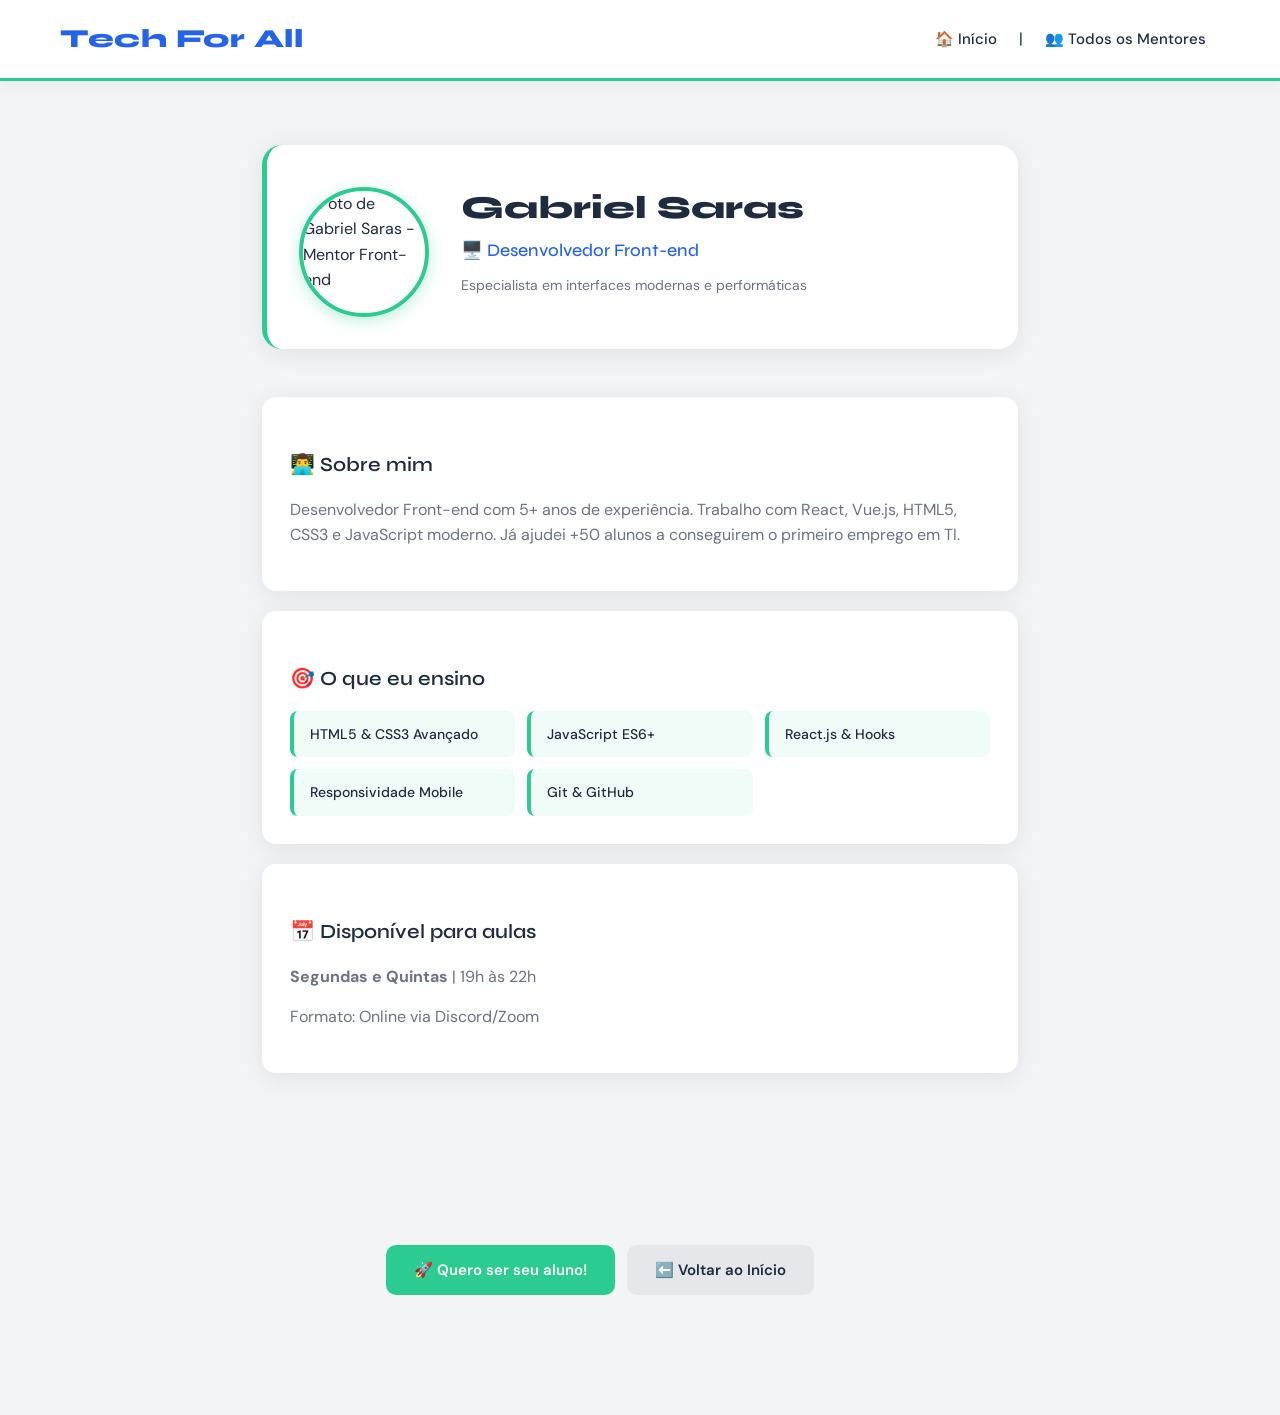
==== Mentores/gabriel.html @ dfeac3ac "mnetores Arquivos de cada um dos "mentores" do site" ====
<!DOCTYPE html>
<!-- PERFIL INDIVIDUAL: Gabriel Saras - Desenvolvedor Front-end -->

<html lang="pt-br">
<head>
    <!-- METADADOS DO PERFIL -->
    <meta charset="UTF-8">
    <meta name="viewport" content="width=device-width, initial-scale=1.0">
    <title>Gabriel Saras - Tech for All</title>
    <link rel="stylesheet" href="../css/style.css">
</head>

<body>
    <!-- HEADER: Navegação do perfil -->
    <header>
        <h1>Tech For All</h1>
        <nav class="menu">
            <a href="../index.html">🏠 Início</a> |
            <!-- Página principal -->
            
            <a href="../Mentores/mentor.html">👥 Todos os Mentores</a>
            <!-- Lista geral -->
        </nav>
    </header>

    <main class="perfil-mentor">
        <!-- HEADER DO PERFIL -->
        <section class="perfil-cabecalho">
            <!-- FOTO DO MENTOR -->
            <img src="../pages/imagens/img_mentores/gabriel.png" 
                 alt="Foto de Gabriel Saras - Mentor Front-end"
                 class="foto-mentor">
            <!-- Imagem do perfil -->
            
            <!-- DADOS PRINCIPAIS -->
            <div class="info-mentor">
                <h1>Gabriel Saras</h1>
                <!-- Nome completo -->
                
                <h2>🖥️ Desenvolvedor Front-end</h2>
                <!-- Profissão principal -->
                
                <p>Especialista em interfaces modernas e performáticas</p>
                <!-- Resumo profissional -->
            </div>
        </section>

        <!-- BIOGRAFIA -->
        <section class="biografia">
            <h3>👨‍💻 Sobre mim</h3>
            <p>
                Desenvolvedor Front-end com 5+ anos de experiência. 
                Trabalho com React, Vue.js, HTML5, CSS3 e JavaScript moderno. 
                Já ajudei +50 alunos a conseguirem o primeiro emprego em TI.
            </p>
        </section>

        <!-- HABILIDADES -->
        <section class="habilidades">
            <h3>🎯 O que eu ensino</h3>
            <ul class="lista-habilidades">
                <li>HTML5 & CSS3 Avançado</li>
                <li>JavaScript ES6+</li>
                <li>React.js & Hooks</li>
                <li>Responsividade Mobile</li>
                <li>Git & GitHub</li>
            </ul>
        </section>

        <!-- DISPONIBILIDADE -->
        <section class="disponibilidade">
            <h3>📅 Disponível para aulas</h3>
            <p><strong>Segundas e Quintas</strong> | 19h às 22h</p>
            <p>Formato: Online via Discord/Zoom</p>
        </section>
    </main>

    <!-- BOTÕES DE AÇÃO -->
    <section class="botoes-acao">
        <a href="../cadastro/quero-ser-aluno.html" class="btn-primary">
            🚀 Quero ser seu aluno!
        </a>
        <a href="../index.html" class="btn-secundario">
            ⬅️ Voltar ao Início
        </a>
    </section>

    <script src="../js/script.js"></script>
</body>
</html>
---- css/style.css ----
/* ========================================
   IMPORTS E VARIÁVEIS GLOBAIS
   ======================================== */

@import url('https://fonts.googleapis.com/css2?family=Syne:wght@400;600;700;800&family=DM+Sans:wght@300;400;500;600&display=swap');

:root {
    --verde: #2CCB91;
    --verde-escuro: #1fa873;
    --azul: #2563EB;
    --azul-escuro: #1F2B3F;
    --cinza-claro: #F3F4F6;
    --cinza-medio: #E5E7EB;
    --branco: #ffffff;
    --sombra: 0 4px 24px rgba(0,0,0,0.08);
    --sombra-hover: 0 12px 40px rgba(44,203,145,0.18);
    --radius: 14px;
    --transition: all 0.3s cubic-bezier(0.4, 0, 0.2, 1);
}

/* ========================================
   RESET E BASE
   ======================================== */

*, *::before, *::after {
    margin: 0;
    padding: 0;
    box-sizing: border-box;
}

html {
    scroll-behavior: smooth;
}

body {
    font-family: 'DM Sans', sans-serif;
    background-color: var(--cinza-claro);
    color: var(--azul-escuro);
    line-height: 1.6;
    overflow-x: hidden;
}

/* ========================================
   HEADER E MENU HAMBÚRGUER
   ======================================== */

header {
    display: flex;
    justify-content: space-between;
    align-items: center;
    padding: 18px 60px;
    background: var(--branco);
    border-bottom: 3px solid var(--verde);
    box-shadow: 0 2px 16px rgba(0,0,0,0.06);
    position: sticky;
    top: 0;
    z-index: 1000;
}

header h1 {
    font-family: 'Syne', sans-serif;
    font-size: 26px;
    font-weight: 800;
    color: var(--azul);
    letter-spacing: 0.5px;
}

header h1 span {
    color: var(--verde);
}

/* MENU DESKTOP */
.menu {
    display: flex;
    align-items: center;
    gap: 8px;
}

.menu a {
    text-decoration: none;
    color: var(--azul-escuro);
    font-weight: 500;
    font-size: 15px;
    padding: 8px 14px;
    border-radius: 8px;
    transition: var(--transition);
}

.menu a:hover {
    color: var(--verde);
    background: rgba(44,203,145,0.08);
}

.menu a.btn-menu {
    background: var(--verde);
    color: white;
    border-radius: 8px;
    padding: 9px 18px;
    font-weight: 600;
}

.menu a.btn-menu:hover {
    background: var(--verde-escuro);
    color: white;
    transform: translateY(-1px);
}

/* BOTÃO HAMBÚRGUER */
.hamburger {
    display: none;
    flex-direction: column;
    cursor: pointer;
    gap: 5px;
    padding: 5px;
    background: none;
    border: none;
    z-index: 1100;
}

.hamburger span {
    display: block;
    width: 26px;
    height: 3px;
    background: var(--azul-escuro);
    border-radius: 3px;
    transition: var(--transition);
}

.hamburger.ativo span:nth-child(1) {
    transform: translateY(8px) rotate(45deg);
}
.hamburger.ativo span:nth-child(2) {
    opacity: 0;
    transform: scaleX(0);
}
.hamburger.ativo span:nth-child(3) {
    transform: translateY(-8px) rotate(-45deg);
}

/* OVERLAY MOBILE */
.menu-overlay {
    display: none;
    position: fixed;
    inset: 0;
    background: rgba(0,0,0,0.4);
    z-index: 999;
    opacity: 0;
    transition: opacity 0.3s;
}

.menu-overlay.ativo {
    opacity: 1;
}

/* ========================================
   HERO SECTION
   ======================================== */

.hero {
    background: linear-gradient(135deg, #0f1f3d 0%, #1a3a6e 50%, #0f2d4a 100%);
    padding: 100px 60px;
    text-align: center;
    position: relative;
    overflow: hidden;
}

.hero::before {
    content: '';
    position: absolute;
    top: -50%;
    left: -50%;
    width: 200%;
    height: 200%;
    background: radial-gradient(ellipse at center, rgba(44,203,145,0.12) 0%, transparent 60%);
    animation: pulseGlow 6s ease-in-out infinite;
}

.hero::after {
    content: '';
    position: absolute;
    bottom: 0;
    left: 0;
    right: 0;
    height: 60px;
    background: var(--cinza-claro);
    clip-path: ellipse(55% 100% at 50% 100%);
}

@keyframes pulseGlow {
    0%, 100% { transform: scale(1); opacity: 0.6; }
    50% { transform: scale(1.1); opacity: 1; }
}

.hero-badge {
    display: inline-block;
    background: rgba(44,203,145,0.15);
    border: 1px solid rgba(44,203,145,0.4);
    color: var(--verde);
    padding: 6px 18px;
    border-radius: 50px;
    font-size: 13px;
    font-weight: 600;
    letter-spacing: 1px;
    text-transform: uppercase;
    margin-bottom: 24px;
    position: relative;
    z-index: 1;
}

.hero h2 {
    font-family: 'Syne', sans-serif;
    font-size: clamp(36px, 5vw, 62px);
    font-weight: 800;
    color: white;
    line-height: 1.15;
    margin-bottom: 16px;
    position: relative;
    z-index: 1;
    text-align: center;
}

.hero h2 .destaque {
    color: var(--verde);
    position: relative;
}

.hero h3 {
    font-size: clamp(18px, 2.5vw, 24px);
    font-weight: 400;
    color: rgba(255,255,255,0.75);
    margin-bottom: 40px;
    position: relative;
    z-index: 1;
    text-align: center;
}

.hero p {
    font-size: 17px;
    color: rgba(255,255,255,0.65);
    max-width: 520px;
    margin: 0 auto 48px;
    position: relative;
    z-index: 1;
}

.hero-buttons {
    display: flex;
    gap: 16px;
    justify-content: center;
    flex-wrap: wrap;
    position: relative;
    z-index: 1;
}

.hero-stats {
    display: flex;
    justify-content: center;
    gap: 60px;
    margin-top: 70px;
    position: relative;
    z-index: 1;
    flex-wrap: wrap;
}

.stat-item {
    text-align: center;
}

.stat-numero {
    font-family: 'Syne', sans-serif;
    font-size: 36px;
    font-weight: 800;
    color: var(--verde);
    display: block;
}

.stat-label {
    font-size: 13px;
    color: rgba(255,255,255,0.6);
    text-transform: uppercase;
    letter-spacing: 1px;
}

/* ========================================
   BOTÕES
   ======================================== */

button, .btn-primary, .btn-secundario {
    display: inline-flex;
    align-items: center;
    gap: 8px;
    padding: 13px 28px;
    border-radius: 10px;
    font-family: 'DM Sans', sans-serif;
    font-size: 15px;
    font-weight: 600;
    cursor: pointer;
    border: none;
    transition: var(--transition);
    text-decoration: none;
}

button, .btn-primary {
    background: var(--verde);
    color: white;
}

button:hover, .btn-primary:hover {
    background: var(--verde-escuro);
    transform: translateY(-2px);
    box-shadow: 0 8px 20px rgba(44,203,145,0.3);
}

.btn-outline {
    background: transparent;
    color: white;
    border: 2px solid rgba(255,255,255,0.4);
}

.btn-outline:hover {
    background: rgba(255,255,255,0.1);
    border-color: white;
    transform: translateY(-2px);
}

.btn-secundario {
    background: var(--cinza-medio);
    color: var(--azul-escuro);
}

.btn-secundario:hover {
    background: #d1d5db;
    transform: translateY(-2px);
}

/* ========================================
   SEÇÕES GERAIS
   ======================================== */

section {
    padding: 80px 60px;
    max-width: 1200px;
    margin: auto;
}

.section-titulo {
    text-align: center;
    margin-bottom: 60px;
}

.section-titulo h2 {
    font-family: 'Syne', sans-serif;
    font-size: clamp(28px, 3vw, 40px);
    font-weight: 800;
    color: var(--azul-escuro);
    margin-bottom: 12px;
}

.section-titulo p {
    font-size: 17px;
    color: #6B7280;
    max-width: 500px;
    margin: 0 auto;
}

h2 {
    font-family: 'Syne', sans-serif;
    text-align: center;
    font-size: 34px;
    font-weight: 800;
    margin-bottom: 40px;
}

h3 {
    font-size: 20px;
    font-weight: 600;
    margin-bottom: 10px;
}

/* ========================================
   CARDS MENTORES
   ======================================== */

.mentores {
    display: grid;
    grid-template-columns: repeat(auto-fit, minmax(210px, 1fr));
    gap: 24px;
    margin-top: 20px;
}

.card {
    background: var(--branco);
    padding: 32px 24px;
    border-radius: var(--radius);
    text-align: center;
    box-shadow: var(--sombra);
    transition: var(--transition);
    cursor: pointer;
    border: 2px solid transparent;
    position: relative;
    overflow: hidden;
}

.card::before {
    content: '';
    position: absolute;
    top: 0;
    left: 0;
    right: 0;
    height: 4px;
    background: linear-gradient(90deg, var(--verde), var(--azul));
    transform: scaleX(0);
    transition: var(--transition);
}

.card:hover {
    transform: translateY(-6px);
    box-shadow: var(--sombra-hover);
    border-color: rgba(44,203,145,0.2);
}

.card:hover::before {
    transform: scaleX(1);
}

.card-avatar {
    width: 70px;
    height: 70px;
    background: linear-gradient(135deg, var(--verde), var(--azul));
    border-radius: 50%;
    display: flex;
    align-items: center;
    justify-content: center;
    font-size: 28px;
    margin: 0 auto 16px;
    color: white;
    font-weight: 700;
}

.card h4 {
    font-family: 'Syne', sans-serif;
    font-size: 17px;
    font-weight: 700;
    margin-bottom: 6px;
    color: var(--azul-escuro);
}

.card p {
    font-size: 13px;
    color: #6B7280;
    margin-bottom: 20px;
    font-weight: 500;
}

.card-tag {
    display: inline-block;
    background: rgba(44,203,145,0.1);
    color: var(--verde-escuro);
    font-size: 11px;
    font-weight: 600;
    padding: 3px 10px;
    border-radius: 50px;
    margin-bottom: 16px;
    text-transform: uppercase;
    letter-spacing: 0.5px;
}

/* ========================================
   CURSOS
   ======================================== */

.cursos-grid {
    display: grid;
    grid-template-columns: repeat(auto-fit, minmax(280px, 1fr));
    gap: 28px;
    margin-top: 20px;
}

.curso-card {
    background: var(--branco);
    border-radius: var(--radius);
    overflow: hidden;
    box-shadow: var(--sombra);
    transition: var(--transition);
}

.curso-card:hover {
    transform: translateY(-5px);
    box-shadow: var(--sombra-hover);
}

.curso-card img {
    width: 100%;
    height: 180px;
    object-fit: cover;
}

.curso-card-body {
    padding: 24px;
}

.curso-card-body h3 {
    font-family: 'Syne', sans-serif;
    font-size: 18px;
    font-weight: 700;
    margin-bottom: 8px;
}

.curso-card-body p {
    color: #6B7280;
    font-size: 14px;
    margin-bottom: 16px;
}

/* LISTA SIMPLES (página curso.html original) */
main section img {
    border-radius: var(--radius);
    margin-top: 10px;
    max-width: 100%;
    height: auto;
}

main section h3 {
    margin-top: 24px;
    font-family: 'Syne', sans-serif;
}

main section p {
    margin-bottom: 15px;
    color: #6B7280;
}

/* ========================================
   FORMULÁRIOS
   ======================================== */

.form-principal {
    max-width: 600px;
    margin: 2rem auto;
    padding: 2.5rem;
    background: white;
    border-radius: 20px;
    box-shadow: 0 10px 40px rgba(0,0,0,0.1);
}

.form-principal h3 {
    font-family: 'Syne', sans-serif;
    font-size: 16px;
    font-weight: 700;
    color: var(--azul-escuro);
    margin: 24px 0 12px;
    padding-bottom: 8px;
    border-bottom: 2px solid var(--cinza-medio);
}

.form-principal h3:first-child {
    margin-top: 0;
}

.form-principal input,
.form-principal select,
.form-principal textarea {
    width: 100%;
    padding: 14px 16px;
    margin: 6px 0;
    border: 2px solid var(--cinza-medio);
    border-radius: 10px;
    font-family: 'DM Sans', sans-serif;
    font-size: 15px;
    color: var(--azul-escuro);
    background: var(--cinza-claro);
    transition: var(--transition);
}

.form-principal input:focus,
.form-principal select:focus,
.form-principal textarea:focus {
    border-color: var(--verde);
    outline: none;
    background: white;
    box-shadow: 0 0 0 4px rgba(44,203,145,0.1);
}

.form-principal input.erro,
.form-principal select.erro,
.form-principal textarea.erro {
    border-color: #EF4444;
    box-shadow: 0 0 0 4px rgba(239,68,68,0.1);
}

.msg-erro {
    color: #EF4444;
    font-size: 12px;
    margin-top: -4px;
    margin-bottom: 6px;
    display: none;
}

.msg-erro.visivel {
    display: block;
}

/* CHECKBOXES */
.areas-ensino {
    display: grid;
    grid-template-columns: 1fr 1fr;
    gap: 10px;
    margin: 12px 0;
}

.areas-ensino label {
    display: flex;
    align-items: center;
    gap: 10px;
    padding: 12px 16px;
    border: 2px solid var(--cinza-medio);
    border-radius: 10px;
    cursor: pointer;
    transition: var(--transition);
    font-size: 14px;
    font-weight: 500;
}

.areas-ensino label:hover {
    border-color: var(--verde);
    background: rgba(44,203,145,0.05);
}

.areas-ensino input[type="checkbox"]:checked + span,
.areas-ensino label:has(input:checked) {
    border-color: var(--verde);
    background: rgba(44,203,145,0.08);
    color: var(--verde-escuro);
}

/* BOTÕES DO FORM */
.form-buttons {
    display: flex;
    gap: 12px;
    justify-content: center;
    margin-top: 28px;
    flex-wrap: wrap;
}

/* ========================================
   MODAL DE SUCESSO
   ======================================== */

.modal-overlay {
    display: none;
    position: fixed;
    inset: 0;
    background: rgba(0,0,0,0.5);
    z-index: 2000;
    align-items: center;
    justify-content: center;
    backdrop-filter: blur(4px);
}

.modal-overlay.ativo {
    display: flex;
}

.modal-box {
    background: white;
    border-radius: 20px;
    padding: 48px 40px;
    max-width: 440px;
    width: 90%;
    text-align: center;
    box-shadow: 0 20px 60px rgba(0,0,0,0.2);
    animation: modalEntrada 0.4s cubic-bezier(0.34, 1.56, 0.64, 1);
}

@keyframes modalEntrada {
    from { transform: scale(0.7); opacity: 0; }
    to { transform: scale(1); opacity: 1; }
}

.modal-icone {
    font-size: 64px;
    margin-bottom: 16px;
    display: block;
}

.modal-box h3 {
    font-family: 'Syne', sans-serif;
    font-size: 24px;
    font-weight: 800;
    color: var(--azul-escuro);
    margin-bottom: 10px;
}

.modal-box p {
    color: #6B7280;
    margin-bottom: 28px;
    line-height: 1.6;
}

/* ========================================
   PERFIS MENTORES
   ======================================== */

.perfil-mentor {
    max-width: 820px;
    margin: 2rem auto;
    padding: 2rem;
}

.perfil-cabecalho {
    display: flex;
    gap: 2rem;
    align-items: center;
    margin-bottom: 3rem;
    padding: 2rem;
    background: white;
    border-radius: 20px;
    box-shadow: var(--sombra);
    border-left: 5px solid var(--verde);
}

.foto-mentor {
    width: 130px;
    height: 130px;
    border-radius: 50%;
    object-fit: cover;
    border: 4px solid var(--verde);
    box-shadow: 0 4px 16px rgba(44,203,145,0.3);
    flex-shrink: 0;
}

.info-mentor h1 {
    font-family: 'Syne', sans-serif;
    font-size: 2rem;
    font-weight: 800;
    margin-bottom: 4px;
}

.info-mentor h2 {
    color: var(--azul);
    font-size: 1.1rem;
    font-weight: 500;
    margin-bottom: 8px;
    text-align: left;
}

.info-mentor p {
    color: #6B7280;
    font-size: 14px;
}

.biografia, .habilidades, .disponibilidade {
    background: white;
    border-radius: var(--radius);
    padding: 28px;
    margin-bottom: 20px;
    box-shadow: var(--sombra);
}

.biografia h3, .habilidades h3, .disponibilidade h3 {
    font-family: 'Syne', sans-serif;
    margin-bottom: 16px;
    color: var(--azul-escuro);
}

.lista-habilidades {
    list-style: none;
    display: grid;
    grid-template-columns: repeat(auto-fit, minmax(180px, 1fr));
    gap: 12px;
}

.lista-habilidades li {
    background: rgba(44,203,145,0.07);
    padding: 12px 16px;
    border-radius: 8px;
    border-left: 4px solid var(--verde);
    font-size: 14px;
    font-weight: 500;
}

.botoes-acao {
    display: flex;
    gap: 12px;
    justify-content: center;
    margin: 2.5rem 0;
    flex-wrap: wrap;
}

/* ========================================
   FILTRO MENTORES
   ======================================== */

.filtro-mentores {
    display: flex;
    gap: 10px;
    justify-content: center;
    flex-wrap: wrap;
    margin-bottom: 40px;
}

.filtro-btn {
    padding: 9px 20px;
    border-radius: 50px;
    border: 2px solid var(--cinza-medio);
    background: white;
    color: var(--azul-escuro);
    font-family: 'DM Sans', sans-serif;
    font-size: 14px;
    font-weight: 500;
    cursor: pointer;
    transition: var(--transition);
}

.filtro-btn:hover,
.filtro-btn.ativo {
    border-color: var(--verde);
    background: var(--verde);
    color: white;
    transform: none;
    box-shadow: none;
}

/* ========================================
   SCROLL REVEAL
   ======================================== */

.reveal {
    opacity: 0;
    transform: translateY(30px);
    transition: opacity 0.6s ease, transform 0.6s ease;
}

.reveal.visivel {
    opacity: 1;
    transform: translateY(0);
}

.reveal-delay-1 { transition-delay: 0.1s; }
.reveal-delay-2 { transition-delay: 0.2s; }
.reveal-delay-3 { transition-delay: 0.3s; }
.reveal-delay-4 { transition-delay: 0.4s; }
.reveal-delay-5 { transition-delay: 0.5s; }

/* ========================================
   FOOTER
   ======================================== */

footer {
    background: var(--azul-escuro);
    color: rgba(255,255,255,0.7);
    padding: 60px;
    margin-top: 60px;
}

.footer-grid {
    display: grid;
    grid-template-columns: 2fr 1fr 1fr;
    gap: 40px;
    max-width: 1100px;
    margin: 0 auto 40px;
}

.footer-marca h3 {
    font-family: 'Syne', sans-serif;
    font-size: 22px;
    font-weight: 800;
    color: white;
    margin-bottom: 12px;
}

.footer-marca h3 span {
    color: var(--verde);
}

.footer-marca p {
    font-size: 14px;
    line-height: 1.7;
    max-width: 280px;
}

.footer-col h4 {
    font-family: 'Syne', sans-serif;
    font-size: 14px;
    font-weight: 700;
    color: white;
    text-transform: uppercase;
    letter-spacing: 1px;
    margin-bottom: 16px;
}

.footer-col a {
    display: block;
    color: rgba(255,255,255,0.6);
    text-decoration: none;
    font-size: 14px;
    margin-bottom: 8px;
    transition: var(--transition);
}

.footer-col a:hover {
    color: var(--verde);
    padding-left: 4px;
}

.footer-bottom {
    border-top: 1px solid rgba(255,255,255,0.1);
    padding-top: 24px;
    text-align: center;
    font-size: 13px;
    max-width: 1100px;
    margin: 0 auto;
}

.footer-bottom span {
    color: var(--verde);
}

/* ========================================
   RESPONSIVIDADE
   ======================================== */

@media (max-width: 900px) {
    .footer-grid {
        grid-template-columns: 1fr 1fr;
    }
    .footer-marca {
        grid-column: 1 / -1;
    }
}

@media (max-width: 768px) {
    /* HEADER MOBILE */
    header {
        padding: 16px 20px;
        position: sticky;
        top: 0;
    }

    header h1 {
        font-size: 20px;
    }

    /* MENU MOBILE */
    .hamburger {
        display: flex;
    }

    .menu {
        position: fixed;
        top: 0;
        right: -100%;
        width: 280px;
        height: 100vh;
        background: white;
        flex-direction: column;
        align-items: flex-start;
        padding: 80px 32px 40px;
        gap: 6px;
        box-shadow: -4px 0 30px rgba(0,0,0,0.12);
        transition: right 0.35s cubic-bezier(0.4, 0, 0.2, 1);
        z-index: 1000;
        overflow-y: auto;
    }

    .menu.aberto {
        right: 0;
    }

    .menu-overlay {
        display: block;
        pointer-events: none;
    }

    .menu-overlay.ativo {
        pointer-events: all;
    }

    .menu a {
        width: 100%;
        padding: 13px 16px;
        font-size: 16px;
        border-radius: 10px;
    }

    .menu a.btn-menu {
        margin-top: 12px;
        text-align: center;
        justify-content: center;
    }

    /* HERO MOBILE */
    .hero {
        padding: 70px 24px 80px;
    }

    .hero h2 {
        font-size: 32px;
    }

    .hero-stats {
        gap: 30px;
        margin-top: 50px;
    }

    .stat-numero {
        font-size: 28px;
    }

    /* SEÇÕES MOBILE */
    section {
        padding: 50px 20px;
    }

    /* MENTORES MOBILE */
    .mentores {
        grid-template-columns: 1fr 1fr;
        gap: 16px;
    }

    /* CARDS MOBILE */
    .card {
        padding: 24px 16px;
    }

    /* FORMULÁRIOS MOBILE */
    .form-principal {
        padding: 1.5rem;
        margin: 1rem;
    }

    .areas-ensino {
        grid-template-columns: 1fr;
    }

    .form-buttons {
        flex-direction: column;
    }

    /* PERFIL MOBILE */
    .perfil-cabecalho {
        flex-direction: column;
        text-align: center;
    }

    .info-mentor h2 {
        text-align: center;
    }

    /* FOOTER MOBILE */
    footer {
        padding: 40px 20px;
    }

    .footer-grid {
        grid-template-columns: 1fr;
        gap: 28px;
    }

    h1, h2, h3 {
        text-align: center;
    }
}

@media (max-width: 480px) {
    .mentores {
        grid-template-columns: 1fr;
    }

    .hero-buttons {
        flex-direction: column;
        align-items: center;
    }

    .hero-buttons a, .hero-buttons button {
        width: 100%;
        justify-content: center;
    }
}

/* ========================================
   SEPARADOR DECORATIVO
   ======================================== */

hr {
    display: none;
}

/* ========================================
   LINKS GERAIS
   ======================================== */

a {
    text-decoration: none;
    color: inherit;
}

nav a {
    text-decoration: none;
    color: var(--azul-escuro);
    font-weight: 500;
    transition: var(--transition);
}

nav a:hover {
    color: var(--verde);
}
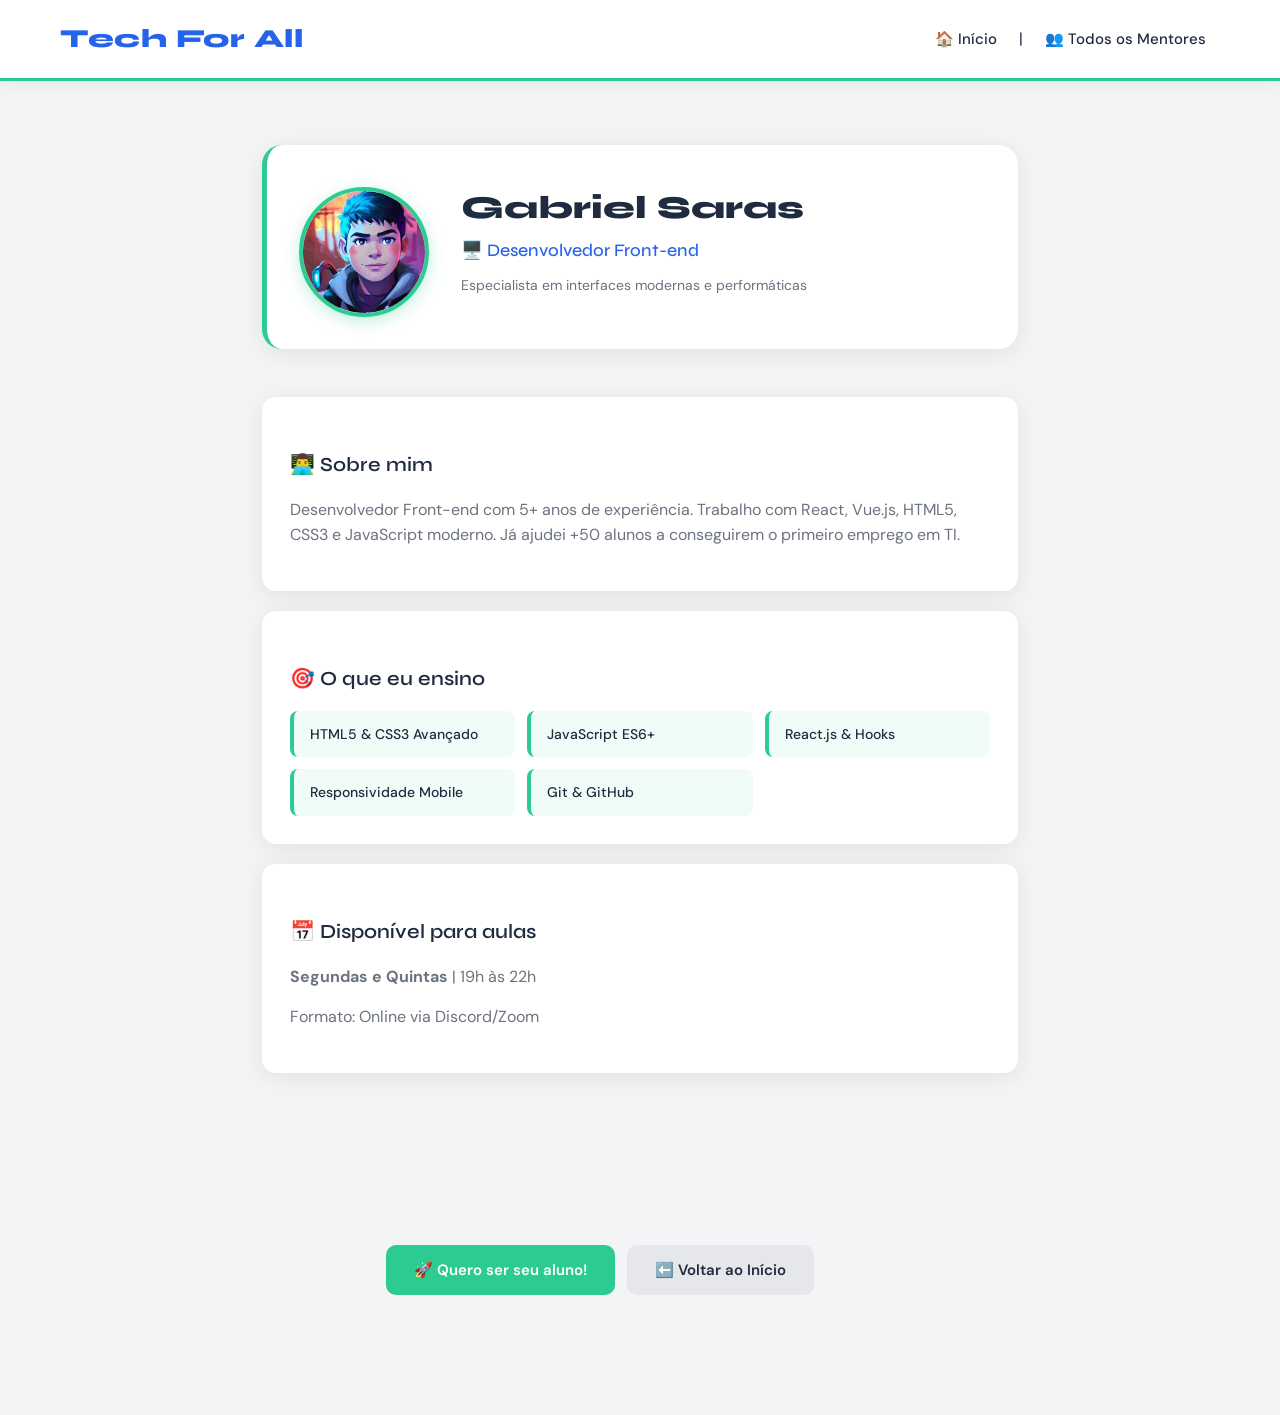
==== commit 12a472fc: "Add files via upload" ====
--- a/Mentores/gabriel.html
+++ b/Mentores/gabriel.html
@@ -27,7 +27,7 @@
         <!-- HEADER DO PERFIL -->
         <section class="perfil-cabecalho">
             <!-- FOTO DO MENTOR -->
-            <img src="../pages/imagens/img_mentores/gabriel.png" 
+            <img src="../pages/imagens/img_mentores/gabriel.jpg" 
                  alt="Foto de Gabriel Saras - Mentor Front-end"
                  class="foto-mentor">
             <!-- Imagem do perfil -->
